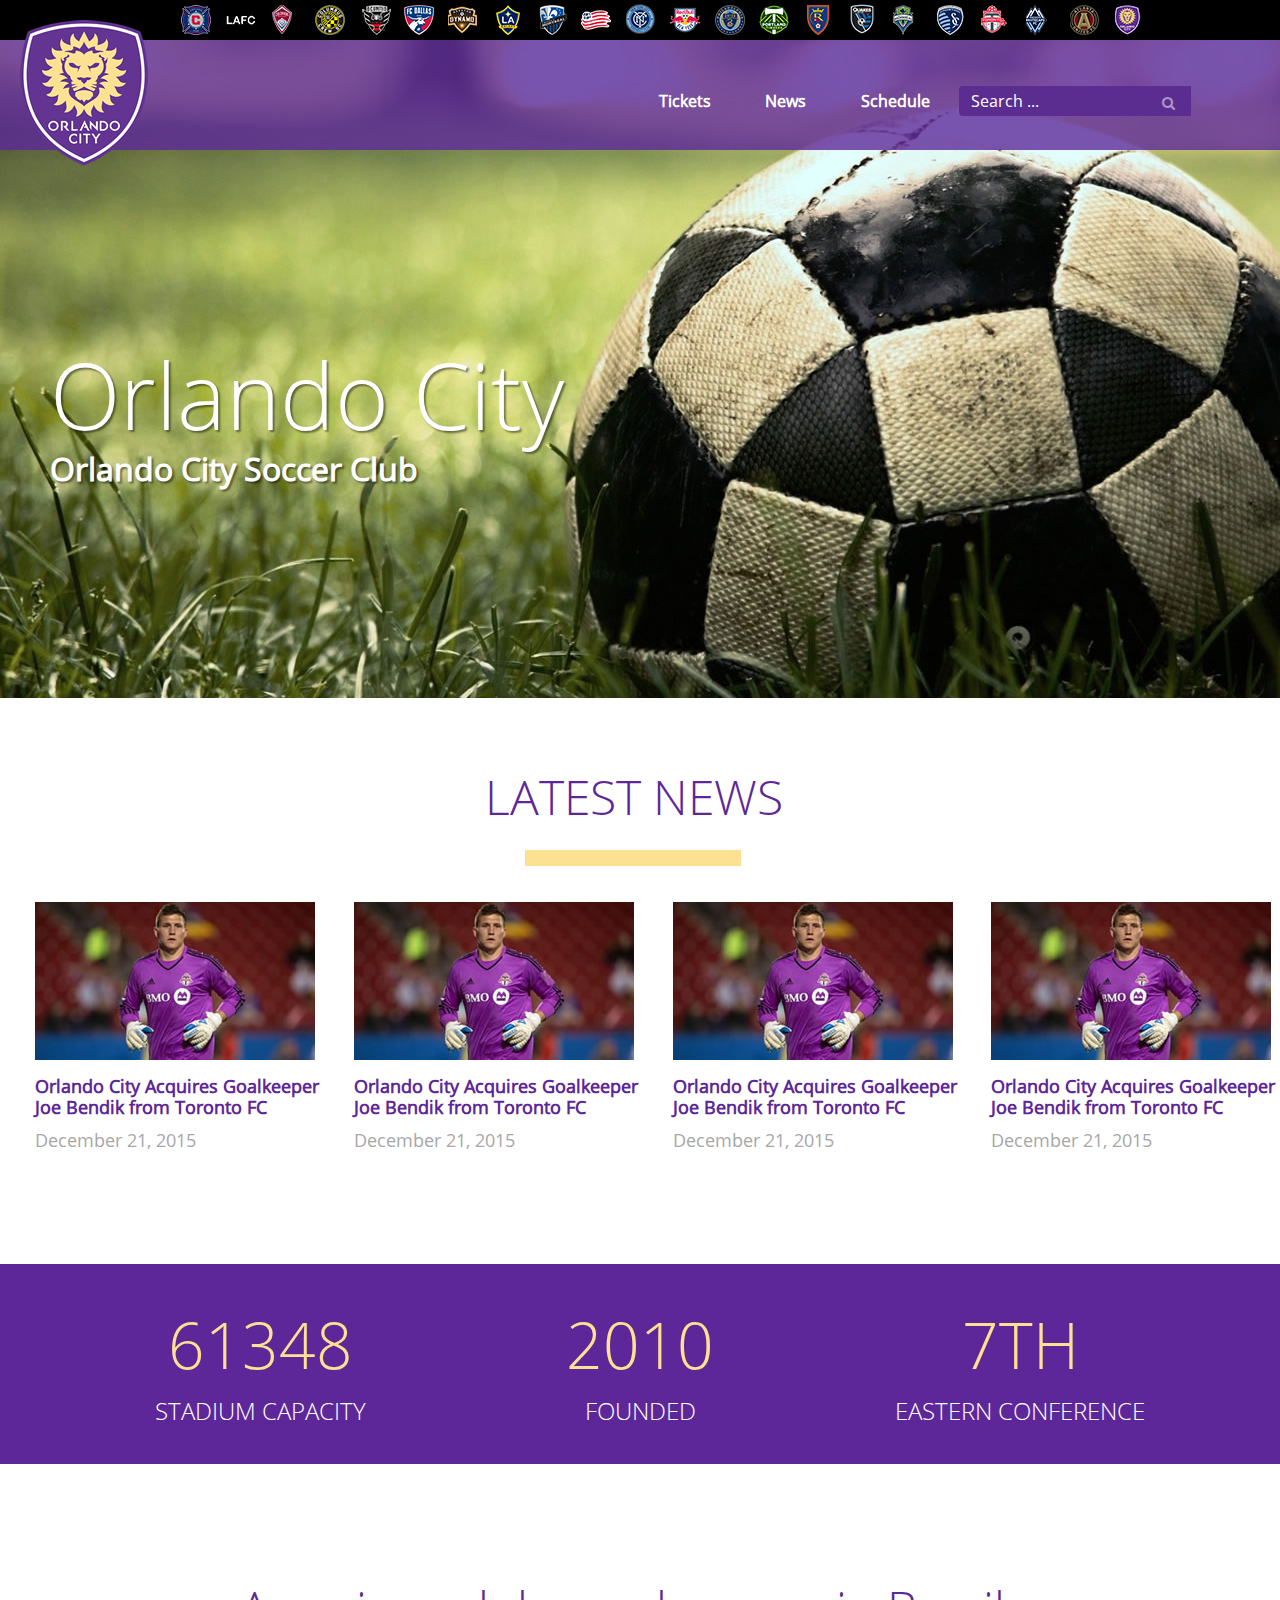
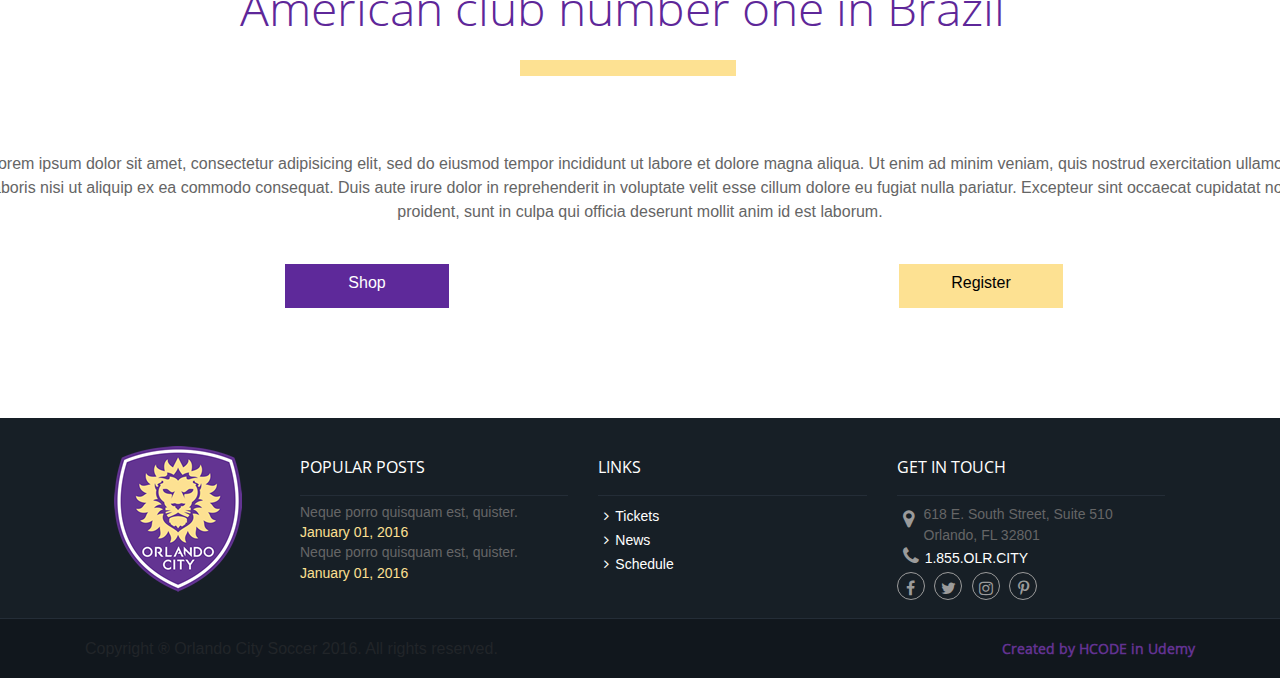
==== html/projeto01/index.html @ 2c9d8285 "Final Projeto HTML" ====
<!DOCTYPE html>
<html>
<head>
	<meta charset="utf-8">
	<title>Orlando City Meu</title>
	<link rel="stylesheet" href="lib/bootstrap/css/bootstrap.min.css">
	<link rel="stylesheet" href="https://stackpath.bootstrapcdn.com/font-awesome/4.7.0/css/font-awesome.min.css">
	<link rel="stylesheet" href="css/orlando.css">

</head>
<body>

<header>

		<div class="container">
			<img id="logotipo" src="img/orlando-logo.png" alt="Logotipo">
		</div>

	<div class="header-black">
		
		<div class="container">

			<ul class="float-right">
				<li class="club-01" ><a href="#"></a></li>
				<li class="club-02" ><a href="#"></a></li>
				<li class="club-03" ><a href="#"></a></li>
				<li class="club-04" ><a href="#"></a></li>
				<li class="club-05" ><a href="#"></a></li>
				<li class="club-06" ><a href="#"></a></li>
				<li class="club-07" ><a href="#"></a></li>
				<li class="club-08" ><a href="#"></a></li>
				<li class="club-09" ><a href="#"></a></li>
				<li class="club-10" ><a href="#"></a></li>
				<li class="club-11" ><a href="#"></a></li>
				<li class="club-111" ><a href="#"></a></li>
				<li class="club-12" ><a href="#"></a></li>
				<li class="club-13" ><a href="#"></a></li>
				<li class="club-14" ><a href="#"></a></li>
				<li class="club-15" ><a href="#"></a></li>
				<li class="club-16" ><a href="#"></a></li>
				<li class="club-17" ><a href="#"></a></li>
				<li class="club-18" ><a href="#"></a></li>
				<li class="club-19" ><a href="#"></a></li>
				<li class="club-20" ><a href="#"></a></li>
				<li class="club-21" ><a href="#"></a></li>
				<li class="club-22" ><a href="#"></a></li>				
			</ul>
			
		</div>

	</div>

		<div class="container">

		<div class="row">
			
			<nav id="menu" class="float-right">
				<ul>
					<li><a href="#">Tickets</a></li>
					<li><a href="#">News</a></li>
					<li><a href="#">Schedule</a></li>
					<li class="search">
						<div class="input-group mb-3">
  								<input type="text" class="form-control" placeholder="Search ..." aria-label="Recipient's username" aria-describedby="button-addon2">
  							<div class="input-group-append">
    							<button class="btn btn-outline-secondary" type="button" id="button-addon2"><i class="fa fa-search"></i></button>
  							</div>
						</div>
					</li>
				</ul>
			</nav>

		</div>
	</div>

</header>
<section>
	<div id="banner">
		
		<h1>Orlando City<small>Orlando City Soccer Club</small></h1>

	</div>

<div id="news">
				
				<div class="row text-center">
					
					<h2>Latest News</h2>
					<br>
					<hr>
				</div>

				<div class="row thumbnails">
					<div class="col-md-3">
						
						<img src="img/noticia-thumb.jpg" alt="Noticia">
						<p>
						<h3>Orlando City Acquires Goalkeeper Joe Bendik from Toronto FC</h3>
						<time>December 21, 2015</time>

					</div>
					<div class="col-md-3">
						
						<img src="img/noticia-thumb.jpg" alt="Noticia">
						<p>
						<h3>Orlando City Acquires Goalkeeper Joe Bendik from Toronto FC</h3>
						<time>December 21, 2015</time>

					</div>
					<div class="col-md-3">
						
						<img src="img/noticia-thumb.jpg" alt="Noticia">
						<p>
						<h3>Orlando City Acquires Goalkeeper Joe Bendik from Toronto FC</h3>
						<time>December 21, 2015</time>

					</div>
					<div class="col-md-3">

						<img src="img/noticia-thumb.jpg" alt="Noticia">
						<p>
						<h3>Orlando City Acquires Goalkeeper Joe Bendik from Toronto FC</h3>
						<time>December 21, 2015</time>

				</div>	
				</div>

			</div>

			<div id="estatisticas">
				
				<div class="container">
					<div class="row">
						<div class="col-md-4">
							<p>61348<small>Stadium Capacity</small></p>
						</div>
						<div class="col-md-4">
							<p>2010<small>Founded</small></p>
						</div>
						<div class="col-md-4">
							<p>7th<small>Eastern Conference</small></p>
						</div>
					</div>
				</div>
			</div>

			<div id="call-to-action">

				<div class="container">

					<div class="row text-center">
						
						<h2>American club number one in Brazil</h2>
						<br>
						<hr>
					</div>
						
					</div>

					<div class="row">
						
						<p class="text-center">Lorem ipsum dolor sit amet, consectetur adipisicing elit, sed do eiusmod
						tempor incididunt ut labore et dolore magna aliqua. Ut enim ad minim veniam,
						quis nostrud exercitation ullamco laboris nisi ut aliquip ex ea commodo
						consequat. Duis aute irure dolor in reprehenderit in voluptate velit esse
						cillum dolore eu fugiat nulla pariatur. Excepteur sint occaecat cupidatat non
						proident, sunt in culpa qui officia deserunt mollit anim id est laborum.</p>

					</div>

					<div class="row">

						<div class="col-xs-6">
							<a href="#" class="btn btn-roxo">Shop</a>
						</div>
						<div class="col-xs-6">
							<a href="#" class="btn btn-amarelo">Register</a>
						</div>

					</div>
				</div>	

			</div>

</section>

<footer>
	
	<div class="row row-cinza-claro">
		
		<div class="container">
			
			<div class="row">
				
				<div class="col-md-2 col-red text-center">
					
					<img class="logotipo" src="img/orlando-logo.png" alt="Logotipo">

				</div>
				<div class="col-md-10">
					
					<div class="row row-cols">
						
						<div class="col-md-4 col-popular-post">
							
							<h4>POPULAR POSTS</h4>
							<ul class="list-unstyled">
								<li>
									<h5>Neque porro quisquam est, quister.</h5>
									<time>January 01, 2016</time>
								</li>
								<li>
									<h5>Neque porro quisquam est, quister.</h5>
									<time>January 01, 2016</time>
								</li>
							</ul>
						</div>
						<div class="col-md-4 col-links">
							
							<h4>LINKS</h4>

							<ul class="list-unstyled">
								<li><a href="#"><i class="fa fa-angle-right"></i>Tickets</a></li>
								<li><a href="#"><i class="fa fa-angle-right"></i>News</a></li>
								<li><a href="#"><i class="fa fa-angle-right"></i>Schedule</a></li>
							</ul>

						</div>
						<div class="col-md-4 col-get-in-touch">
							
							<h4>GET IN TOUCH</h4>

							<address>
								<i class="fa fa-map-marker"></i> <span>618 E. South Street, Suite 510<br/>Orlando, FL 32801</span>
							</address>

							<p><a href="tel:1855OLRCITY"><i class="fa fa-phone"></i>1.855.OLR.CITY</a></p>

							<ul class="list-unstyled list-socials">
								<li>
									<a href="#" target="_blank"><i class="fa fa-facebook"></i></a>
								</li>
								<li>
									<a href="#" target="_blank"><i class="fa fa-twitter"></i></a>
								</li>
								<li>
									<a href="#" target="_blank"><i class="fa fa-instagram"></i></a>
								</li>
								<li>
									<a href="#" target="_blank"><i class="fa fa-pinterest-p"></i></a>
								</li>
							</ul>

						</div>

					</div>

				</div>

			</div>

		</div>

	</div>

	<div class="row row-cinza-escuro">
		
		<div class="container">
			
			<p class="float-left">Copyright ® Orlando City Soccer 2016. All rights reserved.</p>
			<p class="float-right text-roxo">Created by HCODE in Udemy</p>
		</div>
		
	</div>

</footer>

	<script type="lib/jquery/jquery.min.js"></script>
	<script type="lib/bootstrap/js/bootstrap.min.js"></script>
</body>
</html>
---- html/projeto01/css/orlando.css ----
@font-face {
	font-family: 'OpenSans';
	src: url("../fonts/Open_Sans/OpenSans-Regular.ttf");
	font-size: 1em;
}
@font-face {
	font-family: 'OpenSans-Light';
	src: url("../fonts/Open_Sans/OpenSans-Light.ttf");
	font-size: 1em;
}

header {
	width: 100%;
	height: 150px;
	background-color: rgba(94, 41, 154, .8);
	z-index: 2;
	position: relative;

}
header .container {
	position: relative;
}
header .header-black {
	background-color: #000;
	height: 40px;
}
header .header-black li {
	background-image:  url("../img/clubs.png");
	background-repeat: no-repeat;
	display: inline-block;
	margin: 4px;
}
header .header-black li.club-01 {
	background-position: 0px 0px;
}
header .header-black li.club-02 {
	background-position: -48px 0px;
}
header .header-black li.club-03 {
	background-position: -98px 0px;
}
header .header-black li.club-04 {
	background-position: -139px 0px;
}
header .header-black li.club-05 {
	background-position: -187px 0px;
}
header .header-black li.club-06 {
	background-position: -239px 0px;
}
header .header-black li.club-07 {
	background-position: -290px 0px;
}
header .header-black li.club-08 {
	background-position: -335px 0px;
}
header .header-black li.club-09 {
	background-position: -380px 0px;
}
header .header-black li.club-10 {
	background-position: -430px 0px;
}
header .header-black li.club-111 {
	background-position: -480px 0px;
}
header .header-black li.club-11 {
	background-position: -530px 0px;
}
header .header-black li.club-12 {
	background-position: -578px 0px;
}
header .header-black li.club-13 {
	background-position: -629px 0px;
}
header .header-black li.club-14 {
	background-position: -675px 0px;
}
header .header-black li.club-15 {
	background-position: -720px 0px;
}
header .header-black li.club-16 {
	background-position: -766px 0px;
}
header .header-black li.club-17 {
	background-position: -809px 0px;
}
header .header-black li.club-18 {
	background-position: -860px 0px;
}
header .header-black li.club-19 {
	background-position: -908px 0px;
}
header .header-black li.club-20 {
	background-position: -950px 0px;
}
header .header-black li.club-21 {
	background-position: -1000px 0px;
}
header .header-black li.club-22 {
	background-position: -1050px 0px;
}
header .header-black li a {
	width: 32px;
	height: 32px;
	display: block;
}
header #logotipo {
	position: absolute;
	top: 20px;
	left: -50px;
}
#menu {
	position: absolute;
	right: 20px;
	top: 20px;
	margin: 26px 0;
}
#menu li {
	display: inline-block;
	font-family: "OpenSans";
}
#menu li.search input {
	background-color: #5C2D90;
	color: #fff;
	border: none;
	height: 30px;
	line-height: 30px;
} 
#menu li.search ::-webkit-input-placeholder {
	color: #fff;
}
#menu li.search button{
	background: none;
	border: none;
	position: absolute;
	right: 3px;
}
#menu li.search button {
	font-size: 14px;
	color: rgba(255, 255, 255, .5);
}
#menu li a {
	color: #FFF;
	font-size: 16px;
	padding: 10px 25px;
	font-weight: bold;
}
#banner {
	width: 100%;
	height: 728px;
	position: relative;
	background: url("../img/banner.jpg") no-repeat;
	top: -110px;
	background-position: 0px -110px;
}
#banner h1 {
	color: #fff;
	top: 300px;
	position: relative;
	font-size: 92px;
	text-shadow: 2px 2px 2px rgba(0, 0, 0, .45);
	font-family: 'OpenSans-Light';
	margin-left: 50px;
}
#banner h1 small {
	font-size: 32px;
	display: block;
	color: #fff;
	font-family: 'OpenSans';
	font-weight: bold;
}
#news {
	position: relative;
	top: -110px
}
#news h2 {
	color: #5E2799;
	font-family: 'OpenSans-Light';
	font-size: 48px;
	text-transform: uppercase;
	margin-left: 500px;
}
#news hr {
	border: #FDE192 solid 8px;
	width: 200px;
	margin-left: 540px;
}
#news .thumbnails {
	margin-top: 20px;
	margin-left: 20px;
}
#news .thumbnails h3 {
	color: #5E2799;
	font-family: 'OpenSans';
	font-size: 18px;
	font-weight: bold;
}
#news .thumbnails time {
	color: #A7A7A7;
	font-size: 18px;
	font-family: 'OpenSans';
}
#estatisticas {
	background-color: #5E2799;
	width: 100%;
	height: 200px;
	text-align: center;
}
#estatisticas p {
	color: #FDE092;
	text-transform: uppercase;
	font-family: 'OpenSans-Light';
	font-size: 64px;
	margin-top: 33px;
}
#estatisticas p small {
	color: #fff;
	font-size: 24px;
	display: block;
}
#call-to-action {
	position: relative;
	
}
#call-to-action h2 {
	color: #5E2799;
	font-family: 'OpenSans-Light';
	font-size: 48px;
	margin-left: 170px;
	margin-top: 115px;
}
#call-to-action hr {
	border: #FDE192 solid 8px;
	width: 200px;
	margin-left: 450px;
}
#call-to-action p {
	margin-top: 60px;
	margin-bottom: 40px;
	color: #656565;
}
#call-to-action .btn-roxo {
	color: #fff;
	background-color: #5E299A;
	border-color: #5E299A;
	min-width: 164px;
	height: 44px;
	margin-left: 300px;
	border-radius: 0;
}
#call-to-action .btn-amarelo {
	color: #000;
	background-color: #FDE192;
	border-color: #FDE192;
	min-width: 164px;
	height: 44px;
	margin-left: 450px;
	border-radius: 0;
}
footer {
	margin-top: 110px;
}
footer .row {
	width: 100%;
	margin: 0 auto;
}
footer .row p {
	line-height: 60px;
	margin-bottom: 0;
}
footer .row-cinza-claro {
	height: 200px;
	background-color: #171F26;
}
footer .row-cinza-escuro {
	height: 60px;
	background-color: #11171D;
	border-top: #242D37 1px solid;
}
footer .pull-left {
	font-family: 'OpenSans';
	font-size: 14px;
	color: #666;
}
footer .text-roxo {
	color: #623291;
	font-family: 'OpenSans';
	font-weight: bold;
	font-size: 14px;
}
footer .logotipo {
	margin-top: 28px;
}
footer .col-popular-post,
footer .col-links,
footer .col-get-in-touch {
	margin-top: 40px;
}

footer .row-cols h4 {
	font-family: 'OpenSans';
	font-size: 16px;
	color: #FFF;
	padding-bottom: 17px;
	border-bottom: #242D37 1px solid;

}
footer .row-cols h5 {
	color: #666;
	font-family: Arial;
	font-size: 14px;
	margin-bottom: 0;
}
footer .row-cols time {
	color: #FDE092;
	font-family: Arial;
	font-size: 14px;
}
footer .col-links a,
footer .col-get-in-touch a {
	color: #FFF;
	font-family: Arial;
	font-size: 14px;
}
footer .col-links .fa {
	margin: 0 6px;
}
footer .col-get-in-touch address {
	color: #666;
	font-family: Arial;
	font-size: 14px;
	margin-bottom: 0px;
}
footer .col-get-in-touch address span {
	display: inline-block;
}
footer .col-get-in-touch address i {
	position: relative;
	top: -14px;
}
footer .col-get-in-touch i {
	color: #9B9B9B;
	font-size: 20px;
	margin: 0 6px;
}
footer .col-get-in-touch p {
	line-height: 20px;
}
footer .list-socials {
	margin-top: 4px;
}
footer .list-socials li {
	display: inline-block;
	margin-right: 5px;
}
footer .list-socials a {
	display: block;
	border: #9B9B9B 1px solid;
	width: 28px;
	height: 28px;
	line-height: 28px;
	border-radius: 14px;
	text-align: center;
}
footer .list-socials i {
	font-size: 16px;
	margin: 7px auto;
}
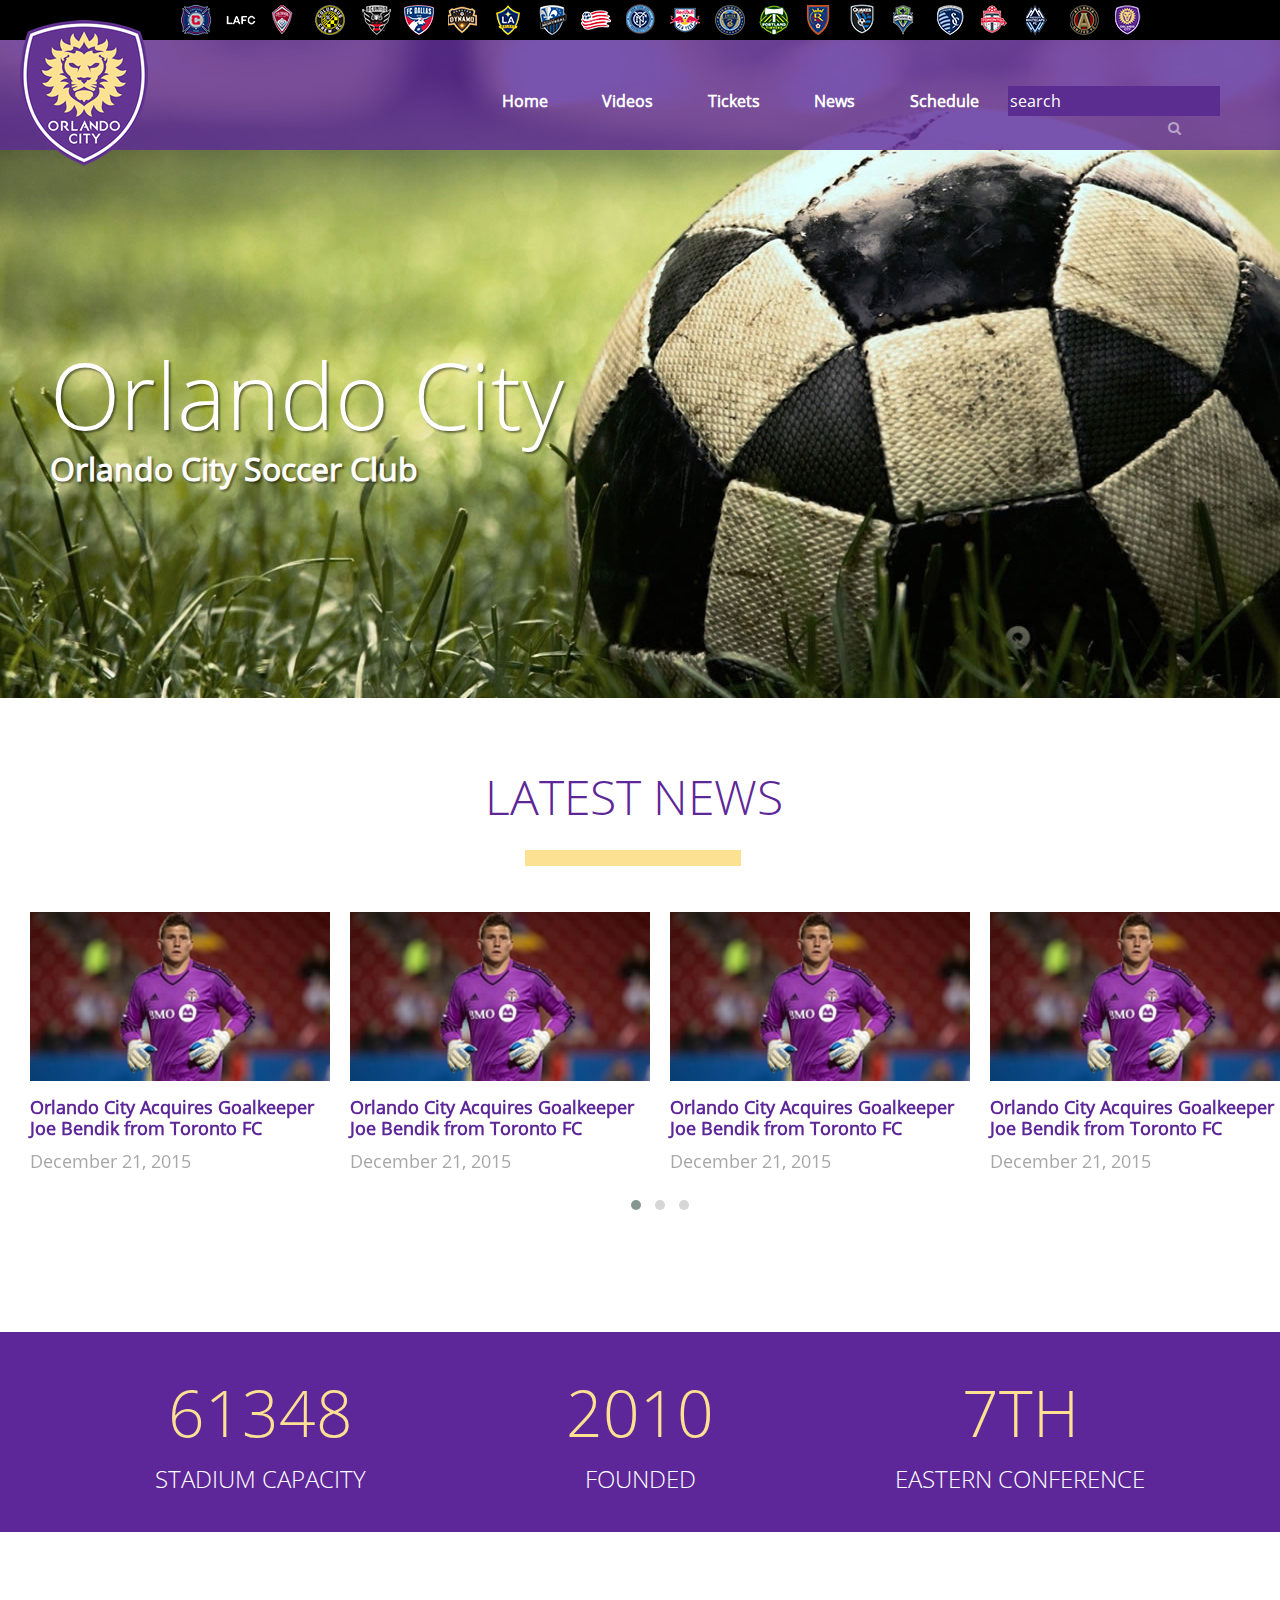
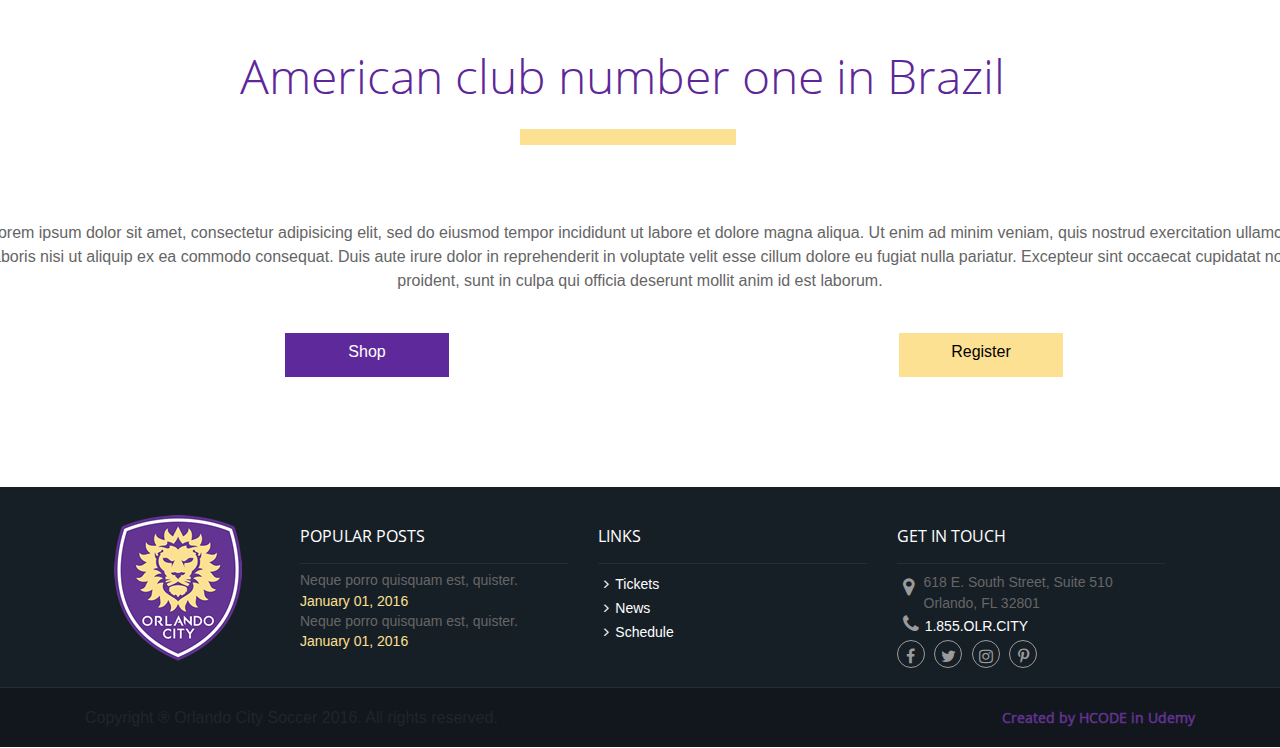
==== commit ceef610b: "videos e java" ====
--- a/html/projeto01/index.html
+++ b/html/projeto01/index.html
@@ -4,6 +4,8 @@
 	<meta charset="utf-8">
 	<title>Orlando City Meu</title>
 	<link rel="stylesheet" href="lib/bootstrap/css/bootstrap.min.css">
+	<link rel="stylesheet" href="lib/OwlCarousel2/dist/assets/owl.carousel.min.css">
+	<link rel="stylesheet" href="lib/OwlCarousel2/dist/assets/owl.theme.default.min.css">
 	<link rel="stylesheet" href="https://stackpath.bootstrapcdn.com/font-awesome/4.7.0/css/font-awesome.min.css">
 	<link rel="stylesheet" href="css/orlando.css">
 
@@ -56,15 +58,17 @@
 			
 			<nav id="menu" class="float-right">
 				<ul>
+					<li><a href="index.html">Home</a></li>
+					<li><a href="videos.html">Videos</a></li>
 					<li><a href="#">Tickets</a></li>
 					<li><a href="#">News</a></li>
 					<li><a href="#">Schedule</a></li>
 					<li class="search">
-						<div class="input-group mb-3">
-  								<input type="text" class="form-control" placeholder="Search ..." aria-label="Recipient's username" aria-describedby="button-addon2">
-  							<div class="input-group-append">
-    							<button class="btn btn-outline-secondary" type="button" id="button-addon2"><i class="fa fa-search"></i></button>
-  							</div>
+						<div class="input-group">
+  								<input type="search" placeholder="search" id="input-search">
+  							<span class="input-group-append">
+    							<button type="button"><i class="fa fa-search"></i></button>
+  							</span>
 						</div>
 					</li>
 				</ul>
@@ -90,39 +94,79 @@
 					<hr>
 				</div>
 
-				<div class="row thumbnails">
-					<div class="col-md-3">
-						
-						<img src="img/noticia-thumb.jpg" alt="Noticia">
-						<p>
-						<h3>Orlando City Acquires Goalkeeper Joe Bendik from Toronto FC</h3>
-						<time>December 21, 2015</time>
-
-					</div>
-					<div class="col-md-3">
-						
-						<img src="img/noticia-thumb.jpg" alt="Noticia">
-						<p>
-						<h3>Orlando City Acquires Goalkeeper Joe Bendik from Toronto FC</h3>
-						<time>December 21, 2015</time>
-
-					</div>
-					<div class="col-md-3">
-						
-						<img src="img/noticia-thumb.jpg" alt="Noticia">
-						<p>
-						<h3>Orlando City Acquires Goalkeeper Joe Bendik from Toronto FC</h3>
-						<time>December 21, 2015</time>
-
-					</div>
-					<div class="col-md-3">
-
-						<img src="img/noticia-thumb.jpg" alt="Noticia">
-						<p>
-						<h3>Orlando City Acquires Goalkeeper Joe Bendik from Toronto FC</h3>
-						<time>December 21, 2015</time>
-
-				</div>	
+				<div class="row thumbnails owl-carousel owl-theme">
+					<div class="item">
+						<div class="item-inner">
+							<img src="img/noticia-thumb.jpg" alt="Noticia">
+							<p>
+							<h3>Orlando City Acquires Goalkeeper Joe Bendik from Toronto FC</h3>
+							<time>December 21, 2015</time>
+						</div>
+					</div>
+					<div class="item">
+						<div class="item-inner">
+							<img src="img/noticia-thumb.jpg" alt="Noticia">
+							<p>
+							<h3>Orlando City Acquires Goalkeeper Joe Bendik from Toronto FC</h3>
+							<time>December 21, 2015</time>
+						</div>
+					</div>
+					<div class="item">
+						<div class="item-inner">
+							<img src="img/noticia-thumb.jpg" alt="Noticia">
+							<p>
+							<h3>Orlando City Acquires Goalkeeper Joe Bendik from Toronto FC</h3>
+							<time>December 21, 2015</time>
+						</div>
+					</div>
+					<div class="item">
+						<div class="item-inner">
+							<img src="img/noticia-thumb.jpg" alt="Noticia">
+							<p>
+							<h3>Orlando City Acquires Goalkeeper Joe Bendik from Toronto FC</h3>
+							<time>December 21, 2015</time>
+						</div>
+					</div>	
+					<div class="item">
+						<div class="item-inner">
+							<img src="img/noticia-thumb.jpg" alt="Noticia">
+							<p>
+							<h3>Orlando City Acquires Goalkeeper Joe Bendik from Toronto FC</h3>
+							<time>December 21, 2015</time>
+						</div>
+					</div>
+					<div class="item">
+						<div class="item-inner">
+							<img src="img/noticia-thumb.jpg" alt="Noticia">
+							<p>
+							<h3>Orlando City Acquires Goalkeeper Joe Bendik from Toronto FC</h3>
+							<time>December 21, 2015</time>
+						</div>
+					</div>
+					<div class="item">
+						<div class="item-inner">
+							<img src="img/noticia-thumb.jpg" alt="Noticia">
+							<p>
+							<h3>Orlando City Acquires Goalkeeper Joe Bendik from Toronto FC</h3>
+							<time>December 21, 2015</time>
+						</div>
+					</div>
+					<div class="item">
+						<div class="item-inner">
+							<img src="img/noticia-thumb.jpg" alt="Noticia">
+							<p>
+							<h3>Orlando City Acquires Goalkeeper Joe Bendik from Toronto FC</h3>
+							<time>December 21, 2015</time>
+						</div>
+					</div>
+					<div class="item">
+						<div class="item-inner">
+							<img src="img/noticia-thumb.jpg" alt="Noticia">
+							<p>
+							<h3>Orlando City Acquires Goalkeeper Joe Bendik from Toronto FC</h3>
+							<time>December 21, 2015</time>
+						</div>
+					</div>
 				</div>
 
 			</div>
@@ -275,7 +319,9 @@
 
 </footer>
 
-	<script type="lib/jquery/jquery.min.js"></script>
-	<script type="lib/bootstrap/js/bootstrap.min.js"></script>
+	<script src="lib/jquery/jquery.min.js"></script>
+	<script src="lib/OwlCarousel2/dist/owl.carousel.min.js"></script>
+	<script src="lib/bootstrap/js/bootstrap.min.js"></script>
+	<script src="js/efeitos.js"></script>
 </body>
 </html>--- a/html/projeto01/css/orlando.css
+++ b/html/projeto01/css/orlando.css
@@ -108,6 +108,11 @@
 	position: absolute;
 	top: 20px;
 	left: -50px;
+	z-index: 5;
+}
+#banner h1.efeito {
+	color: red;
+	font-size: 12em;
 }
 #menu {
 	position: absolute;
@@ -129,6 +134,16 @@
 #menu li.search ::-webkit-input-placeholder {
 	color: #fff;
 }
+#menu li.search {
+	width: 182px;
+	transition: 1s;
+}
+#menu li.search.ativo {
+	width: 300px;
+}
+#menu li.search.ativo input {
+	width: 300px;
+}
 #menu li.search button{
 	background: none;
 	border: none;
@@ -161,6 +176,7 @@
 	text-shadow: 2px 2px 2px rgba(0, 0, 0, .45);
 	font-family: 'OpenSans-Light';
 	margin-left: 50px;
+	transition: 1s;
 }
 #banner h1 small {
 	font-size: 32px;
@@ -171,7 +187,7 @@
 }
 #news {
 	position: relative;
-	top: -110px
+	top: -110px;
 }
 #news h2 {
 	color: #5E2799;
@@ -199,6 +215,12 @@
 	color: #A7A7A7;
 	font-size: 18px;
 	font-family: 'OpenSans';
+}
+#news .thumbnails .item-inner {
+	padding: 10px;
+}
+#news .thumbnails .item-inner img {
+	width: 100%;
 }
 #estatisticas {
 	background-color: #5E2799;
@@ -233,6 +255,20 @@
 	border: #FDE192 solid 8px;
 	width: 200px;
 	margin-left: 450px;
+}
+#call-to-action2 h2 {
+	color: #5E2799;
+	font-family: 'OpenSans-Light';
+	font-size: 48px;
+	margin-left: 450px;
+}
+#call-to-action2 hr {
+	border: #FDE192 solid 8px;
+	width: 200px;
+	margin-left: 415px;
+}
+#call-to-action2 video {
+	margin-left: 220px;
 }
 #call-to-action p {
 	margin-top: 60px;
@@ -365,4 +401,7 @@
 footer .list-socials i {
 	font-size: 16px;
 	margin: 7px auto;
+}
+video {
+	width: 60%;
 }